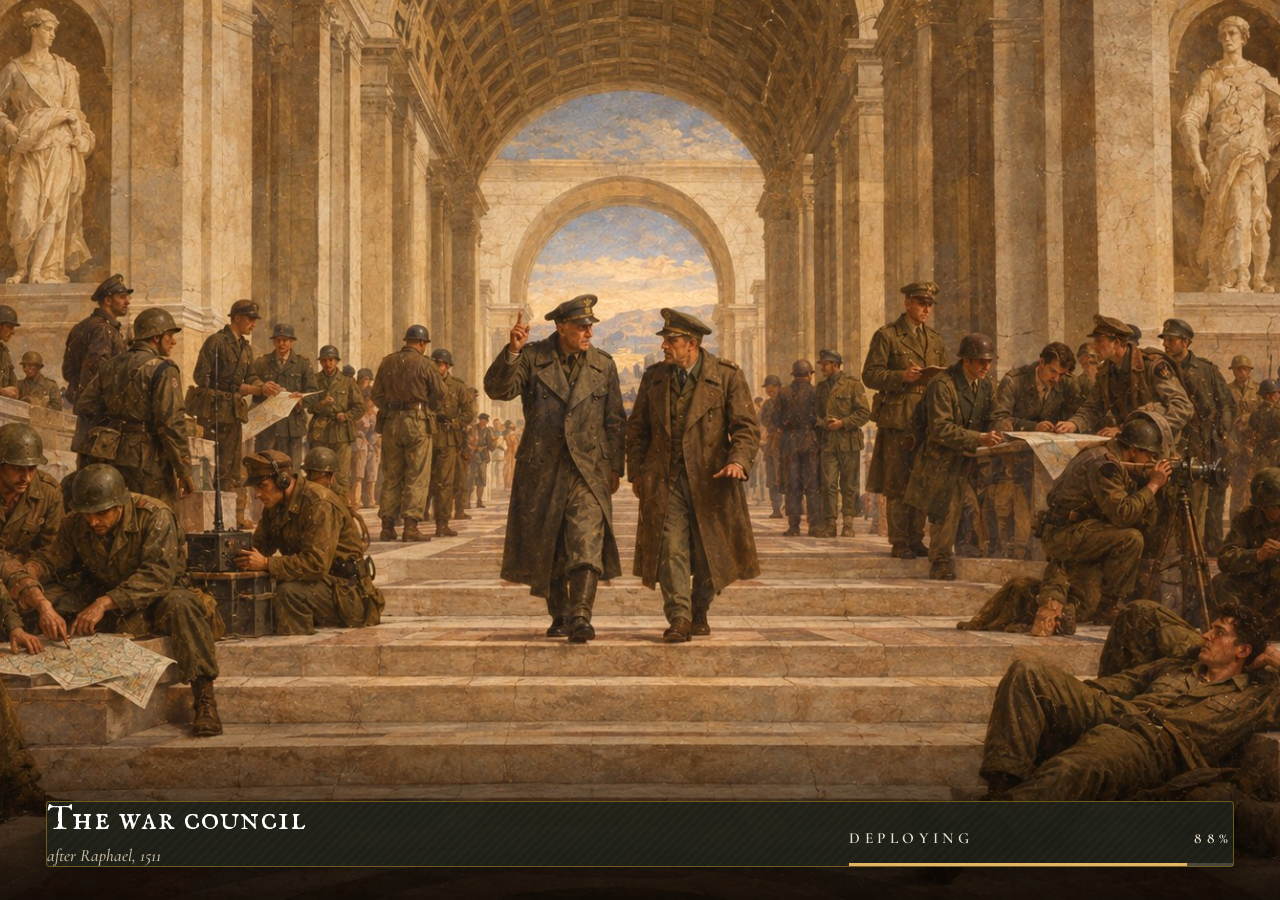
==== index.html @ 2d728bbc "Merge pull request #6 from DijkstrasSecret/patch-0.2b-layout Patch 0.2b (part 2): open-map layout, c" ====
<!DOCTYPE html>
<html lang="en">
<head>
<meta charset="utf-8">
<title>Dot War</title>
<link rel="stylesheet" href="assets/fonts/fonts.css">
<link rel="stylesheet" href="style.css">
</head>
<body>
<!-- Open-map layout (patch 0.2b, Kaan's pick): the map fills the window; small panels float over it. -->
<div id="main">
  <canvas id="game"></canvas>
</div>
<div id="top" class="hud">
  <div id="resources"></div>
</div>
<div id="topRight" class="hud">
  <div id="clock">00:00</div>
  <div id="speedbox">
    <button data-speed="0" title="Pause (Space)">❚❚</button>
    <button data-speed="1" class="on" title="Normal">1×</button>
    <button data-speed="2" title="Fast">2×</button>
    <button data-speed="4" title="Very fast">4×</button>
  </div>
  <button id="menuBtn" title="Menu (Esc from the menu returns)">Menu</button>
  <button id="musicBtn" title="Music on / off">♫</button>
  <button id="helpBtn" title="Controls (F1)">?</button>
</div>
<div id="miniBox" class="hud"><canvas id="minimap" width="284" height="284"></canvas></div>
<div id="groupBar" aria-label="Groups"></div>
<div id="panel" class="hud">
  <div id="tabs">
    <button data-tab="sel" class="on">Selection</button>
    <button data-tab="build">Build</button>
    <button data-tab="research">Research</button>
  </div>
  <div id="tabcontent"></div>
</div>
<div id="cmdBox" class="hud hidden"></div>
<!-- Start menu over a painting (js/menu.js builds the columns next to the canvas). -->
<div id="menu" class="hidden"><canvas aria-hidden="true"></canvas></div>
<!-- Loading screen over a painting (js/loading.js fills the plaque and drives the bar). -->
<div id="loading">
  <canvas aria-hidden="true"></canvas>
  <div class="band"></div>
  <div class="hud">
    <div class="plaque"><h2></h2><p></p></div>
    <div class="load" role="progressbar" aria-label="Loading" aria-valuemin="0" aria-valuemax="100">
      <div class="row"><span>Loading</span><span>0%</span></div>
      <div class="track"><div class="fill"></div></div>
    </div>
  </div>
  <div class="veil"></div>
</div>
<div id="help" class="hidden">
  <h2>Controls</h2>
  <ul>
    <li><b>Select:</b> left click or drag a box. <b>Shift</b> adds to the selection. <b>Double click</b> selects all of that type on screen. <b>Ctrl+A</b> selects everyone on screen.</li>
    <li><b>Right click</b> is the smart command: ground moves, an enemy attacks, your camp or mine puts them to work, your tower garrisons it.</li>
    <li><b>Unit commands:</b> <b>F</b> attack-move (click an enemy or a point; mortars bombard the point), <b>R</b> defend position, <b>G</b> retreat towards base, <b>X</b> stop, <b>E</b> enter (click a Lumber Camp, Mine or Scout Tower). <b>Hold Shift</b> to queue orders back to back.</li>
    <li>Suppressed units (yellow ring) ignore target orders and fire at the closest enemy. Snipers keep their orders, take half the stress and never panic. Retreating units shed stress twice as fast and are not slowed by it.</li>
    <li><b>B</b> build tab, then <b>L</b> Lumber Camp, <b>M</b> Mine, <b>C</b> Barracks, <b>O</b> Ordnance Works, <b>T</b> Scout Tower. <b>N</b> research tab. <b>H</b> jump to headquarters. <b>Tab</b> cycles factories.</li>
    <li>With a factory selected: <b>Z X C V</b> train the listed units (<b>Tab</b> shows the next four if there are more), right click sets the rally point. With a tower selected: <b>T</b> upgrade, <b>Q</b> unload everyone.</li>
    <li><b>Groups:</b> <b>Ctrl+1..9</b> assign (a soldier is in one group at a time), <b>1..9</b> or a click on the group bar selects, press twice to centre the view.</li>
    <li><b>Camera:</b> <b>W A S D</b>, arrow keys, screen edge, or hold the <b>middle mouse button</b> and drag. <b>Mouse wheel</b> zooms. Click or right click the minimap.</li>
    <li><b>Time:</b> <b>Space</b> pause, <b>,</b> slower, <b>.</b> faster. 1× is a calm pace; 2× is the original tempo.</li>
    <li>High ground: more vision, more range and damage firing downhill. Ridges block sight and bullets. Steep slopes crawl or are impassable. Forests hide units and give cover. A Scout Tower adds height to whoever is inside.</li>
    <li><b>Esc</b> cancels a command or clears the selection.</li>
  </ul>
  <p>Press <b>F1</b> or click anywhere to close.</p>
</div>
<div id="msg" class="hidden"></div>
<script src="js/util.js"></script>
<script src="js/data.js"></script>
<script src="js/icons.js"></script>
<script src="js/terrain.js"></script>
<script src="js/path.js"></script>
<script src="js/fog.js"></script>
<script src="js/entities.js"></script>
<script src="js/game.js"></script>
<script src="js/ai.js"></script>
<script src="js/render.js"></script>
<script src="js/input.js"></script>
<script src="js/portraits.js"></script>
<script src="js/ui.js"></script>
<script src="js/maps.js"></script>
<script src="js/sim.js"></script>
<script src="js/audio.js"></script>
<script src="assets/paintings/painting-fx.js"></script>
<script src="js/loading.js"></script>
<script src="js/menu.js"></script>
<script src="js/main.js"></script>
</body>
</html>
---- assets/fonts/fonts.css ----
/* Menu and loading-screen fonts, served locally so the game needs no network for its look.
   IM Fell English SC (Igino Marini) and Cormorant Garamond (Christian Thalmann), both under the
   SIL Open Font License 1.1: see OFL-IMFellEnglishSC.txt and OFL-CormorantGaramond.txt.
   Latin and Latin Extended subsets of the Google Fonts builds; Cormorant is a variable font, one
   file covers weights 500 and 600. */
@font-face { font-family: 'IM Fell English SC'; font-style: normal; font-weight: 400; font-display: swap; src: url(im-fell-english-sc-latin.woff2) format('woff2'); unicode-range: U+0000-00FF, U+0131, U+0152-0153, U+02BB-02BC, U+02C6, U+02DA, U+02DC, U+0304, U+0308, U+0329, U+2000-206F, U+20AC, U+2122, U+2191, U+2193, U+2212, U+2215, U+FEFF, U+FFFD; }
@font-face { font-family: 'Cormorant Garamond'; font-style: normal; font-weight: 500 600; font-display: swap; src: url(cormorant-garamond-latin.woff2) format('woff2'); unicode-range: U+0000-00FF, U+0131, U+0152-0153, U+02BB-02BC, U+02C6, U+02DA, U+02DC, U+0304, U+0308, U+0329, U+2000-206F, U+20AC, U+2122, U+2191, U+2193, U+2212, U+2215, U+FEFF, U+FFFD; }
@font-face { font-family: 'Cormorant Garamond'; font-style: normal; font-weight: 500 600; font-display: swap; src: url(cormorant-garamond-latin-ext.woff2) format('woff2'); unicode-range: U+0100-02BA, U+02BD-02C5, U+02C7-02CC, U+02CE-02D7, U+02DD-02FF, U+0304, U+0308, U+0329, U+1D00-1DBF, U+1E00-1E9F, U+1EF2-1EFF, U+2020, U+20A0-20AB, U+20AD-20C0, U+2113, U+2C60-2C7F, U+A720-A7FF; }
@font-face { font-family: 'Cormorant Garamond'; font-style: italic; font-weight: 500 600; font-display: swap; src: url(cormorant-garamond-italic-latin.woff2) format('woff2'); unicode-range: U+0000-00FF, U+0131, U+0152-0153, U+02BB-02BC, U+02C6, U+02DA, U+02DC, U+0304, U+0308, U+0329, U+2000-206F, U+20AC, U+2122, U+2191, U+2193, U+2212, U+2215, U+FEFF, U+FFFD; }
@font-face { font-family: 'Cormorant Garamond'; font-style: italic; font-weight: 500 600; font-display: swap; src: url(cormorant-garamond-italic-latin-ext.woff2) format('woff2'); unicode-range: U+0100-02BA, U+02BD-02C5, U+02C7-02CC, U+02CE-02D7, U+02DD-02FF, U+0304, U+0308, U+0329, U+1D00-1DBF, U+1E00-1E9F, U+1EF2-1EFF, U+2020, U+20A0-20AB, U+20AD-20C0, U+2113, U+2C60-2C7F, U+A720-A7FF; }
---- style.css ----
/* Dot War theme: field-map olive, brass accents, stencil headings. */
:root {
  --bg: #1b1d17; --panel: #262a21; --panel2: #2e3328; --panel3: #363b2f; --line: #0d0e0b; --edge: #3d4235;
  --brass: #c9a227; --brass2: #e0bb45; --text: #d8d5c6; --muted: #8f9284; --good: #7fb86a; --warn: #d9b64a; --bad: #c94a3f;
  --stripes: repeating-linear-gradient(135deg, rgba(255, 255, 255, 0.025) 0 2px, transparent 2px 7px);
}
* { box-sizing: border-box; }
html, body { margin: 0; height: 100%; overflow: hidden; background: var(--bg); font-family: "Segoe UI", "Helvetica Neue", Arial, sans-serif; font-size: 13px; color: var(--text); user-select: none; }
h1, h2, h3, .name, #tabs button, .cmd .lbl, .diffrow span, .mapcard .name { font-family: "Bahnschrift", "Segoe UI Semibold", "Segoe UI", sans-serif; }
button { font: inherit; }

/* open-map HUD (patch 0.2b): the map fills the window; these panels float over it */
.hud { position: fixed; z-index: 5; background-color: rgba(30, 33, 25, 0.9); background-image: var(--stripes); border: 1px solid rgba(201, 162, 39, 0.45); border-radius: 4px; box-shadow: 0 6px 22px rgba(0, 0, 0, 0.45); }
#top { left: 8px; top: 8px; display: flex; align-items: center; padding: 6px 12px; }
#topRight { right: 8px; top: 8px; display: flex; align-items: center; gap: 8px; padding: 5px 8px 5px 12px; }
#resources { display: flex; gap: 14px; }
#resources .res { display: flex; align-items: center; gap: 5px; font-family: Consolas, "Cascadia Mono", "Courier New", monospace; font-size: 13px; }
#resources .res canvas { width: 16px; height: 16px; }
#resources .res .low { color: #f0a0a0; }
#clock { font-family: Consolas, "Cascadia Mono", monospace; color: var(--brass2); letter-spacing: 1px; margin-right: 4px; }
#speedbox { display: flex; gap: 3px; }
#speedbox button, #menuBtn, #helpBtn, #musicBtn, .btn { background: #1f2219; color: var(--text); border: 1px solid var(--line); border-top-color: var(--edge); padding: 3px 9px; cursor: pointer; border-radius: 2px; }
#speedbox button.on, .btn.on, #musicBtn.on { background: var(--brass); color: #1b1d17; border-color: #6d5715; font-weight: 600; }
#speedbox button:hover, #menuBtn:hover, #helpBtn:hover, #musicBtn:hover, .btn:hover { filter: brightness(1.18); }
.btn:disabled { opacity: 0.45; cursor: default; filter: none; }

/* layout */
#main { position: fixed; inset: 0; }
#game { width: 100%; height: 100%; display: block; background: #f4f1e6; cursor: default; }
#miniBox { right: 8px; top: 52px; padding: 5px; line-height: 0; }
#panel { left: 8px; bottom: 8px; width: 340px; max-height: calc(100% - 64px); display: flex; flex-direction: column; overflow: hidden; }
#cmdBox { right: 8px; bottom: 8px; width: 264px; padding: 8px; }
#cmdBox .cmdgrid { margin: 0; }
#tabs { display: flex; border-bottom: 1px solid var(--line); background: rgba(20, 22, 17, 0.7); }
#tabs button { flex: 1; border: none; border-bottom: 2px solid transparent; background: transparent; color: var(--muted); text-transform: uppercase; letter-spacing: 1.2px; font-size: 11px; padding: 8px 4px; cursor: pointer; }
#tabs button:hover { color: var(--text); }
#tabs button.on { color: var(--brass2); border-bottom-color: var(--brass); }
#tabcontent { flex: 1; overflow-y: auto; padding: 10px; scrollbar-width: thin; scrollbar-color: var(--edge) transparent; }
#minimap { width: 210px; height: 210px; border: 1px solid var(--line); background: #000; cursor: crosshair; }

/* group bar, top centre: one tile per control group, with a count per unit class */
#groupBar { position: fixed; z-index: 5; left: 50%; top: 8px; transform: translateX(-50%); display: flex; gap: 6px; pointer-events: none; }
.gtile { pointer-events: auto; cursor: pointer; min-width: 92px; padding: 4px 7px 5px; background: rgba(30, 33, 25, 0.92); border: 1px solid rgba(201, 162, 39, 0.4); border-radius: 3px; box-shadow: 0 4px 14px rgba(0, 0, 0, 0.4); display: grid; grid-template-columns: auto 1fr; gap: 2px 7px; align-items: center; }
.gtile:hover { border-color: var(--brass); }
.gtile.on { border-color: var(--brass2); box-shadow: 0 0 0 1px var(--brass2), 0 4px 14px rgba(0, 0, 0, 0.4); }
.gtile .gnum { grid-row: span 3; font: 700 20px/1 Consolas, "Cascadia Mono", monospace; color: #fff; }
.gtile .gcount { display: flex; gap: 6px; flex-wrap: wrap; font: 600 12px Consolas, "Cascadia Mono", monospace; color: var(--text); }
.gtile .gcount span { display: inline-flex; align-items: center; gap: 2px; }
.gtile .gcount canvas { width: 17px; height: 17px; }
.gtile .gbar { height: 3px; background: #111; }
.gtile .gbar > div { height: 100%; }

/* portraits with a class badge (unit logo in its team shape) in the corner */
.face { position: relative; flex: none; cursor: pointer; line-height: 0; }
.face img { width: 46px; height: 46px; border-radius: 3px; display: block; }
.face .badge { position: absolute; right: -3px; top: -3px; width: 17px; height: 17px; }
.face .hpbar { position: absolute; left: 0; right: 0; bottom: 0; height: 3px; background: #111; }
.face .hpbar > div { height: 100%; background: var(--good); }
.face:hover img { outline: 1px solid var(--brass2); }
.faces { display: flex; flex-wrap: wrap; gap: 6px; margin: 4px 0 8px; }
.card .pwrap { position: relative; flex: none; line-height: 0; }
.card .pwrap .badge { position: absolute; right: -4px; top: -4px; width: 20px; height: 20px; }

/* panel content */
h3 { margin: 8px 0 8px; font-size: 11px; text-transform: uppercase; letter-spacing: 1.6px; color: var(--brass2); border-bottom: 1px solid var(--edge); padding-bottom: 4px; }
.row { display: flex; gap: 6px; flex-wrap: wrap; margin-bottom: 6px; }
.card { display: flex; gap: 8px; align-items: center; background: var(--panel2); border: 1px solid var(--line); border-left: 3px solid var(--edge); border-radius: 2px; padding: 5px; margin-bottom: 5px; cursor: pointer; }
.card:hover { background: var(--panel3); border-left-color: var(--brass); }
.card.disabled { opacity: 0.5; cursor: default; }
.card.active { border-left-color: var(--brass2); outline: 1px solid var(--brass); }
.card canvas { width: 36px; height: 36px; flex: none; }
.card img.portrait { width: 64px; height: 64px; flex: none; border-radius: 4px; }   /* DD K: unit portrait */
.card .info { flex: 1; min-width: 0; }
.card .name { font-weight: 600; color: #fff; letter-spacing: 0.3px; }
.card .cost { color: var(--brass2); font-size: 12px; font-family: Consolas, "Cascadia Mono", monospace; }
.card .desc { color: var(--muted); font-size: 11px; }
.bar { height: 6px; background: #111; border: 1px solid #000; border-radius: 2px; overflow: hidden; margin-top: 3px; }
.bar > div { height: 100%; background: var(--good); }
.stat { display: flex; justify-content: space-between; color: var(--muted); padding: 1px 0; border-bottom: 1px dotted #33382c; }
.stat b { color: var(--text); font-weight: 500; font-family: Consolas, "Cascadia Mono", monospace; }
.queue { display: flex; gap: 4px; flex-wrap: wrap; }
.queue .q { width: 32px; height: 32px; background: #1f2219; border: 1px solid var(--line); position: relative; cursor: pointer; }
.queue .q canvas { width: 30px; height: 30px; }
.queue .q .prog { position: absolute; left: 0; bottom: 0; height: 3px; background: var(--good); }
.small { font-size: 11px; color: var(--muted); line-height: 1.45; }
label.ed { display: flex; align-items: center; gap: 6px; margin: 4px 0; }
input[type=range] { flex: 1; accent-color: var(--brass); }

/* command card */
.cmdgrid { display: grid; grid-template-columns: repeat(3, 1fr); gap: 4px; margin: 8px 0; }
.cmd { background: #1f2219; border: 1px solid var(--line); border-top-color: var(--edge); color: var(--text); padding: 6px 2px; border-radius: 2px; cursor: pointer; display: flex; flex-direction: column; align-items: center; gap: 3px; font-size: 12px; }
.cmd:hover { filter: brightness(1.18); }
.cmd .key { font-weight: 700; font-size: 13px; color: #1b1d17; background: var(--brass); padding: 0 7px; border-radius: 2px; min-width: 22px; text-align: center; font-family: Consolas, "Cascadia Mono", monospace; }
.cmd.on { background: #3b4a2c; border-color: var(--brass); }
.hk { display: inline-block; font-weight: 700; font-size: 11px; color: #1b1d17; background: var(--brass); padding: 0 5px; border-radius: 2px; margin-right: 5px; }

/* overlays */
#help { position: absolute; left: 50%; top: 50%; transform: translate(-50%, -50%); width: 600px; background-color: #262a21ee; background-image: var(--stripes); border: 1px solid var(--brass); padding: 14px 22px; border-radius: 4px; z-index: 30; box-shadow: 0 10px 40px #000c; }
#help h2 { margin: 0 0 10px; font-size: 16px; text-transform: uppercase; letter-spacing: 2px; color: var(--brass2); }
#help li { margin-bottom: 6px; line-height: 1.45; }
#help b { color: #fff; }
#msg { position: absolute; left: 50%; top: 45%; transform: translate(-50%, -50%); font-size: 40px; font-weight: 700; color: #fff; text-shadow: 0 2px 8px #000; z-index: 10; pointer-events: none; text-align: center; font-family: "Bahnschrift", "Segoe UI", sans-serif; letter-spacing: 2px; }
.hidden { display: none !important; }

/* painted screens: the start menu and the loading screen share the serif look of assets/paintings/reference */
:root { --serif-title: 'IM Fell English SC', Georgia, 'Times New Roman', serif; --serif: 'Cormorant Garamond', Georgia, 'Times New Roman', serif; --gold: #e3b565; --gold2: #e8a452; --parchment: #e9dfcd; --parchment2: #b9ab93; }
#menu, #loading { position: fixed; inset: 0; background: #000; overflow: hidden; }
#menu { z-index: 20; opacity: 0; transition: opacity 0.5s ease; }
#menu.in { opacity: 1; }
#loading { z-index: 40; }
#menu > canvas, #loading > canvas { position: absolute; inset: 0; width: 100%; height: 100%; display: block; }

/* menu front: title and serif buttons on the painting's dark left side */
.mcol { position: absolute; left: 7vw; top: 50%; transform: translateY(-50%); display: grid; gap: 2.4vw; }
.mcol h1 { margin: 0; font: 400 6.2vw/1 var(--serif-title); letter-spacing: 0.04em; color: #fff; }
.mcol .sub { margin: -1.2vw 0 1.2vw; font: 500 1.25vw var(--serif); letter-spacing: 0.32em; text-transform: uppercase; color: var(--parchment2); }
.mcol nav { display: grid; gap: 1.1vw; justify-items: start; }
.mbtn { all: unset; cursor: pointer; font: 600 2.3vw var(--serif); letter-spacing: 0.14em; text-transform: uppercase; color: #fff; padding: 0.25vw 0; position: relative; }
.mbtn::after { content: ''; position: absolute; left: 0; bottom: 0; height: 1px; width: 0; background: var(--gold2); transition: width 0.3s ease; }
.mbtn:hover::after, .mbtn:focus-visible::after { width: 100%; }
.mbtn.flash { animation: mflash 0.4s ease-out; }
@keyframes mflash { 0% { color: #fff6e0; text-shadow: 0 0 12px rgba(255, 220, 150, 1), 0 0 34px rgba(255, 190, 90, 0.75); } 100% { color: #fff; text-shadow: none; } }

/* menu setup page: a dark panel on the same painting */
.msetup { position: absolute; left: 4vw; top: 50%; transform: translateY(-50%); width: min(64vw, 900px); max-height: 92vh; overflow-y: auto; padding: 1.8vw 2.2vw 1.6vw; background: rgba(6, 4, 2, 0.84); border: 1px solid rgba(232, 164, 82, 0.35); box-shadow: 0 20px 60px #000; color: var(--parchment); font-family: var(--serif); scrollbar-width: thin; scrollbar-color: rgba(232, 164, 82, 0.4) transparent; }
.msetup h2 { margin: 0 0 0.3vw; font: 400 3vw/1 var(--serif-title); color: #fff; letter-spacing: 0.03em; }
.msetup .small { color: var(--parchment2); font-size: 13px; line-height: 1.4; }
.msetup .mbtn { font-size: 1.7vw; }
.mapgrid { display: grid; grid-template-columns: repeat(4, 1fr); gap: 0.8vw; margin-top: 1vw; }
.mapcard { background: rgba(255, 240, 210, 0.05); border: 1px solid rgba(255, 240, 210, 0.12); border-top: 2px solid transparent; padding: 0.6vw; cursor: pointer; text-align: center; transition: background 0.2s, border-color 0.2s; }
.mapcard:hover { background: rgba(255, 240, 210, 0.1); border-top-color: var(--gold2); }
.mapcard.on { border-top-color: var(--gold); background: rgba(227, 181, 101, 0.14); }
.mapcard canvas { width: 100%; aspect-ratio: 1 / 1; background: #000; display: block; margin-bottom: 0.5vw; filter: saturate(0.85); }
.mapcard.on canvas { filter: none; }
.mapcard .name { font: 600 1.05vw var(--serif); letter-spacing: 0.14em; text-transform: uppercase; color: #fff; margin-bottom: 0.25vw; }
.mrow { display: flex; flex-wrap: wrap; gap: 0.5vw; align-items: center; margin: 1vw 0 0.3vw; }
.mrow > span:first-child { font: 500 0.95vw var(--serif); letter-spacing: 0.3em; text-transform: uppercase; color: var(--parchment2); margin-right: 0.6vw; min-width: 7vw; }
.mrow input[type=range] { flex: 0 1 14vw; accent-color: var(--gold); }
.pill { all: unset; cursor: pointer; font: 600 0.95vw/1 var(--serif); letter-spacing: 0.16em; text-transform: uppercase; color: var(--parchment); padding: 0.45vw 0.85vw; border: 1px solid rgba(255, 240, 210, 0.22); transition: border-color 0.2s, color 0.2s; }
.pill:hover { border-color: var(--gold2); color: #fff; }
.pill.on { background: var(--gold); color: #1b1508; border-color: var(--gold); }
.pill:disabled { opacity: 0.35; cursor: default; }
.mactions { display: flex; gap: 2.4vw; align-items: baseline; margin: 1.4vw 0 0.6vw; }

/* loading screen: plaque bottom left, gold bar bottom right, veil for the fade from black */
#loading .band { position: absolute; left: 0; right: 0; bottom: 0; height: 22%; background: linear-gradient(to top, rgba(6, 4, 2, 0.88), rgba(6, 4, 2, 0.55) 45%, rgba(6, 4, 2, 0)); }
#loading .hud { position: absolute; left: 3.6vw; right: 3.6vw; bottom: 2.6vw; display: flex; align-items: flex-end; justify-content: space-between; gap: 3vw; }
#loading .plaque h2 { margin: 0; font: 400 2.7vw/1.05 var(--serif-title); color: #fff; letter-spacing: 0.03em; }
#loading .plaque p { margin: 0.5vw 0 0; font: italic 500 1.35vw var(--serif); color: #cdbfa6; }
#loading .load { width: 30vw; display: grid; gap: 0.8vw; }
#loading .row { display: flex; justify-content: space-between; font: 600 1.2vw var(--serif); letter-spacing: 0.3em; text-transform: uppercase; color: var(--parchment); font-variant-numeric: tabular-nums; }
#loading .track { position: relative; height: max(2px, 0.22vw); background: rgba(255, 240, 210, 0.18); overflow: hidden; }
#loading .fill { position: absolute; inset: 0 auto 0 0; width: 0; background: var(--gold); box-shadow: 0 0 1.2vw rgba(255, 190, 90, 0.7); transition: width 0.25s ease; }
#loading .veil { position: absolute; inset: 0; background: #000; transition: opacity 0.45s ease; pointer-events: none; }
#loading .veil.clear { opacity: 0; }
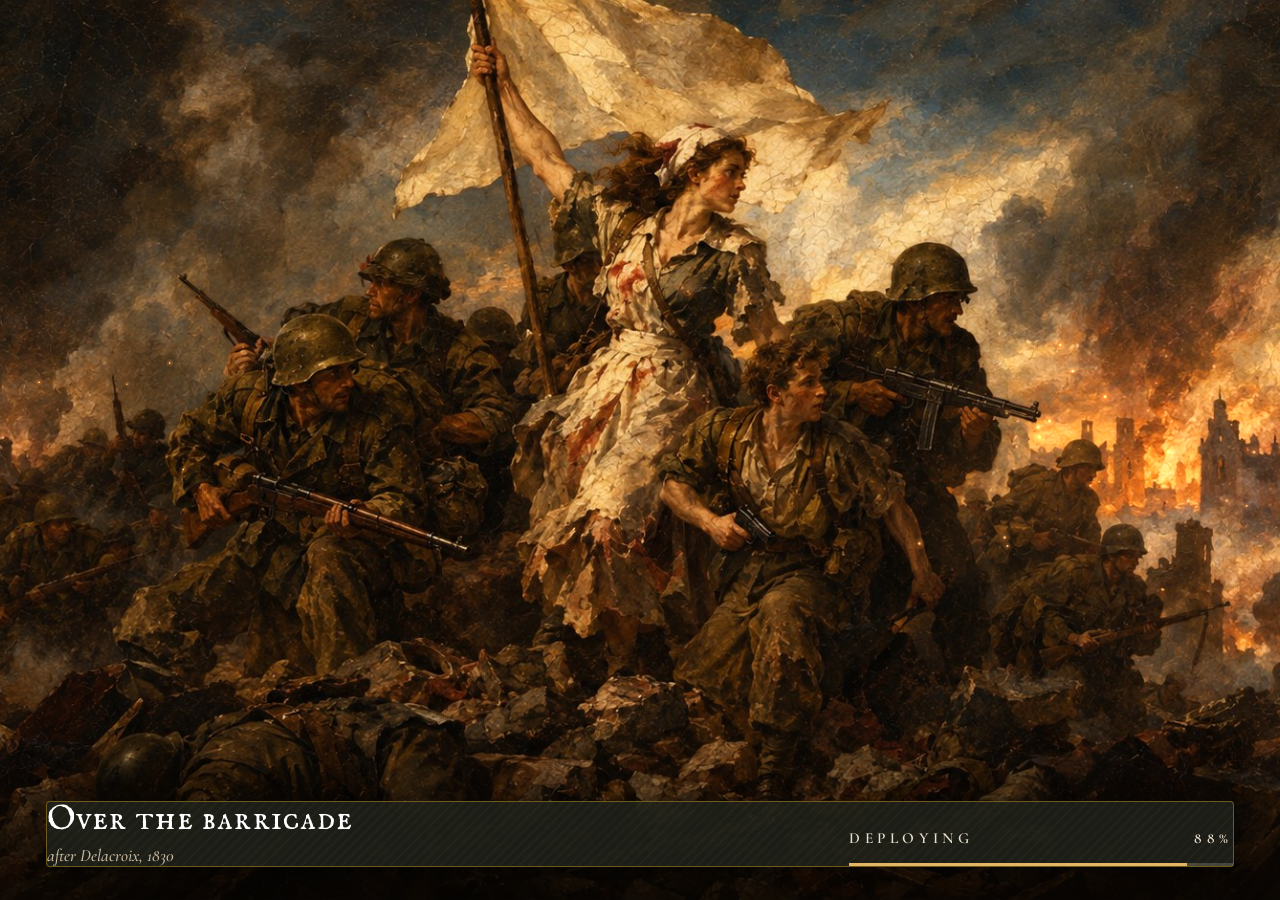
==== commit 4a06713d: "Merge pull request #7 from DijkstrasSecret/patch-0.3 Patch 0.3: squadrons and veterancy" ====
--- a/index.html
+++ b/index.html
@@ -61,7 +61,7 @@
     <li>Suppressed units (yellow ring) ignore target orders and fire at the closest enemy. Snipers keep their orders, take half the stress and never panic. Retreating units shed stress twice as fast and are not slowed by it.</li>
     <li><b>B</b> build tab, then <b>L</b> Lumber Camp, <b>M</b> Mine, <b>C</b> Barracks, <b>O</b> Ordnance Works, <b>T</b> Scout Tower. <b>N</b> research tab. <b>H</b> jump to headquarters. <b>Tab</b> cycles factories.</li>
     <li>With a factory selected: <b>Z X C V</b> train the listed units (<b>Tab</b> shows the next four if there are more), right click sets the rally point. With a tower selected: <b>T</b> upgrade, <b>Q</b> unload everyone.</li>
-    <li><b>Groups:</b> <b>Ctrl+1..9</b> assign (a soldier is in one group at a time), <b>1..9</b> or a click on the group bar selects, press twice to centre the view.</li>
+    <li><b>Squadrons:</b> <b>Ctrl+1..9</b> with 2 to 12 soldiers selected forms squadron 1..9 (a soldier is in one squadron at a time); with nothing selected it clears it. <b>1..9</b> or a click on the squadron bar selects, press twice to centre the view. Orders to any member move the whole squadron in formation; <b>right-drag</b> sets the width and facing of its line. Right click a squad member with a factory selected to send new units to that squadron.</li>
     <li><b>Camera:</b> <b>W A S D</b>, arrow keys, screen edge, or hold the <b>middle mouse button</b> and drag. <b>Mouse wheel</b> zooms. Click or right click the minimap.</li>
     <li><b>Time:</b> <b>Space</b> pause, <b>,</b> slower, <b>.</b> faster. 1× is a calm pace; 2× is the original tempo.</li>
     <li>High ground: more vision, more range and damage firing downhill. Ridges block sight and bullets. Steep slopes crawl or are impassable. Forests hide units and give cover. A Scout Tower adds height to whoever is inside.</li>
--- a/style.css
+++ b/style.css
@@ -48,6 +48,11 @@
 .gtile .gcount span { display: inline-flex; align-items: center; gap: 2px; }
 .gtile .gcount canvas { width: 17px; height: 17px; }
 .gtile .gbar { height: 3px; background: #111; }
+.gtile .grank { color: var(--brass2); letter-spacing: -1px; font-weight: 700; }
+.sqtoggles { display: grid; gap: 4px; margin: 2px 0 8px; }
+.sqrow { display: flex; align-items: center; gap: 4px; flex-wrap: wrap; }
+.sqrow span { width: 76px; color: var(--muted); font-size: 11px; text-transform: uppercase; letter-spacing: 1px; }
+.sqrow .btn { padding: 2px 8px; font-size: 12px; }
 .gtile .gbar > div { height: 100%; }
 
 /* portraits with a class badge (unit logo in its team shape) in the corner */
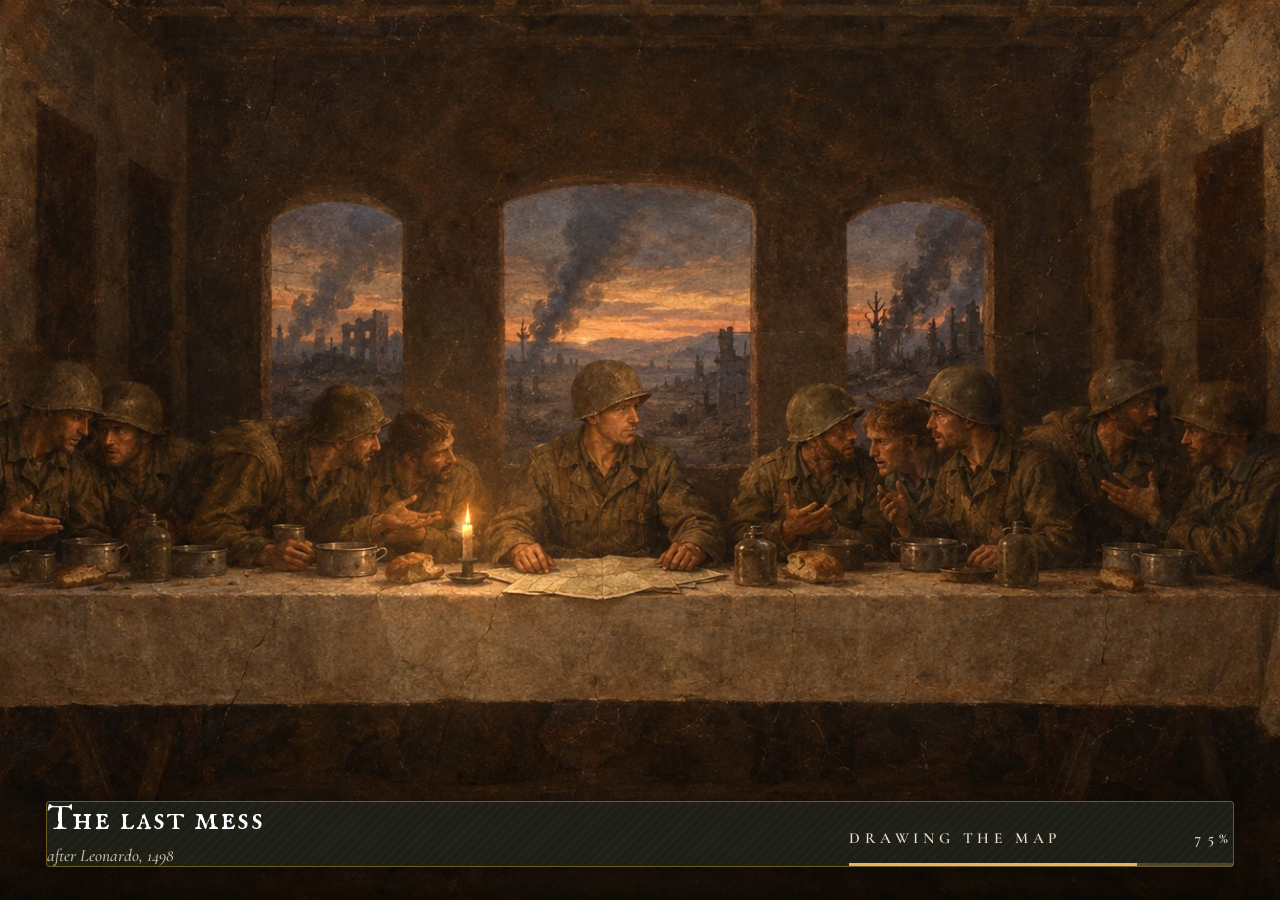
==== commit f49653a9: "Patch 0.4: fortifications and medical Line defences (trench, barricade, barbed wire) drawn by draggi" ====
--- a/index.html
+++ b/index.html
@@ -56,11 +56,11 @@
   <h2>Controls</h2>
   <ul>
     <li><b>Select:</b> left click or drag a box. <b>Shift</b> adds to the selection. <b>Double click</b> selects all of that type on screen. <b>Ctrl+A</b> selects everyone on screen.</li>
-    <li><b>Right click</b> is the smart command: ground moves, an enemy attacks, your camp or mine puts them to work, your tower garrisons it.</li>
-    <li><b>Unit commands:</b> <b>F</b> attack-move (click an enemy or a point; mortars bombard the point), <b>R</b> defend position, <b>G</b> retreat towards base, <b>X</b> stop, <b>E</b> enter (click a Lumber Camp, Mine or Scout Tower). <b>Hold Shift</b> to queue orders back to back.</li>
+    <li><b>Right click</b> is the smart command: ground moves, an enemy attacks, your camp or mine puts them to work, your tower, Bunker or HQ garrisons it, your unfinished line gets dug on.</li>
+    <li><b>Unit commands:</b> <b>F</b> attack-move (click an enemy or a point; mortars bombard the point), <b>R</b> defend position, <b>G</b> retreat towards base, <b>X</b> stop, <b>E</b> enter (click a Lumber Camp, Mine, Scout Tower, Bunker or the HQ), <b>K</b> fill a trench (Workers), <b>V</b> throw a grenade (Riflemen, after the research). <b>Hold Shift</b> to queue orders back to back.</li>
     <li>Suppressed units (yellow ring) ignore target orders and fire at the closest enemy. Snipers keep their orders, take half the stress and never panic. Retreating units shed stress twice as fast and are not slowed by it.</li>
-    <li><b>B</b> build tab, then <b>L</b> Lumber Camp, <b>M</b> Mine, <b>C</b> Barracks, <b>O</b> Ordnance Works, <b>T</b> Scout Tower. <b>N</b> research tab. <b>H</b> jump to headquarters. <b>Tab</b> cycles factories.</li>
-    <li>With a factory selected: <b>Z X C V</b> train the listed units (<b>Tab</b> shows the next four if there are more), right click sets the rally point. With a tower selected: <b>T</b> upgrade, <b>Q</b> unload everyone.</li>
+    <li><b>B</b> build tab, then <b>L</b> Lumber Camp, <b>M</b> Mine, <b>C</b> Barracks, <b>O</b> Ordnance Works, <b>T</b> Scout Tower, <b>U</b> Bunker, <b>P</b> Field Hospital. <b>Line defences:</b> <b>Y</b> trench, <b>I</b> barricade, <b>J</b> barbed wire: hold the left button and drag to draw; the selected soldiers dig it, or idle Workers within 300 m if none are selected. <b>N</b> research tab. <b>H</b> jump to headquarters. <b>Tab</b> cycles factories.</li>
+    <li>With a factory selected: <b>Z X C V</b> train the listed units (<b>Tab</b> shows the next four if there are more), right click sets the rally point. With a tower selected: <b>T</b> upgrade. With a tower, Bunker or HQ selected: <b>Q</b> unload everyone.</li>
     <li><b>Squadrons:</b> <b>Ctrl+1..9</b> with 2 to 12 soldiers selected forms squadron 1..9 (a soldier is in one squadron at a time); with nothing selected it clears it. <b>1..9</b> or a click on the squadron bar selects, press twice to centre the view. Orders to any member move the whole squadron in formation; <b>right-drag</b> sets the width and facing of its line. Right click a squad member with a factory selected to send new units to that squadron.</li>
     <li><b>Camera:</b> <b>W A S D</b>, arrow keys, screen edge, or hold the <b>middle mouse button</b> and drag. <b>Mouse wheel</b> zooms. Click or right click the minimap.</li>
     <li><b>Time:</b> <b>Space</b> pause, <b>,</b> slower, <b>.</b> faster. 1× is a calm pace; 2× is the original tempo.</li>
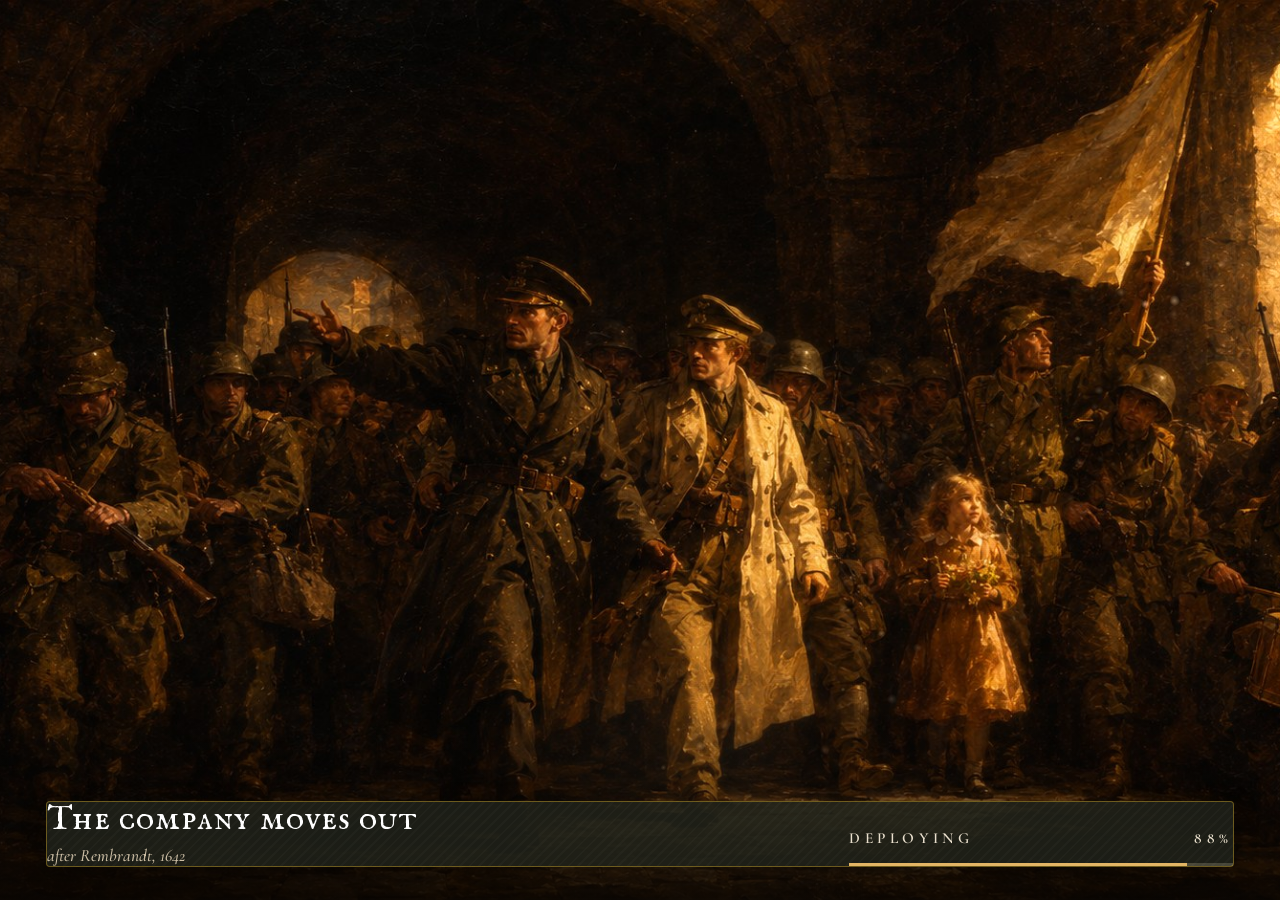
==== commit 0c6b55e2: "Patch 0.5a: tech tree, new buildings and supply Five branches, three tiers, one research slot per bu" ====
--- a/index.html
+++ b/index.html
@@ -57,9 +57,9 @@
   <ul>
     <li><b>Select:</b> left click or drag a box. <b>Shift</b> adds to the selection. <b>Double click</b> selects all of that type on screen. <b>Ctrl+A</b> selects everyone on screen.</li>
     <li><b>Right click</b> is the smart command: ground moves, an enemy attacks, your camp or mine puts them to work, your tower, Bunker or HQ garrisons it, your unfinished line gets dug on.</li>
-    <li><b>Unit commands:</b> <b>F</b> attack-move (click an enemy or a point; mortars bombard the point), <b>R</b> defend position, <b>G</b> retreat towards base, <b>X</b> stop, <b>E</b> enter (click a Lumber Camp, Mine, Scout Tower, Bunker or the HQ), <b>K</b> fill a trench (Workers), <b>V</b> throw a grenade (Riflemen, after the research). <b>Hold Shift</b> to queue orders back to back.</li>
+    <li><b>Unit commands:</b> <b>F</b> attack-move (click an enemy or a point; mortars bombard the point), <b>R</b> defend position, <b>G</b> retreat towards base, <b>X</b> stop, <b>E</b> enter (click a Lumber Camp, Mine, Scout Tower, Bunker or the HQ), <b>K</b> fill a trench (Workers), <b>V</b> throw a grenade (Riflemen, after the research). After their research: <b>M</b> mortars fire smoke, <b>C</b> a soldier blows up a barricade, wire or bridge. <b>Hold Shift</b> to queue orders back to back.</li>
     <li>Suppressed units (yellow ring) ignore target orders and fire at the closest enemy. Snipers keep their orders, take half the stress and never panic. Retreating units shed stress twice as fast and are not slowed by it.</li>
-    <li><b>B</b> build tab, then <b>L</b> Lumber Camp, <b>M</b> Mine, <b>C</b> Barracks, <b>O</b> Ordnance Works, <b>T</b> Scout Tower, <b>U</b> Bunker, <b>P</b> Field Hospital. <b>Line defences:</b> <b>Y</b> trench, <b>I</b> barricade, <b>J</b> barbed wire: hold the left button and drag to draw; the selected soldiers dig it, or idle Workers within 300 m if none are selected. <b>N</b> research tab. <b>H</b> jump to headquarters. <b>Tab</b> cycles factories.</li>
+    <li><b>B</b> opens the Build tab; while it is open a letter picks what to build: <b>L</b> Lumber Camp, <b>M</b> Mine, <b>Z</b> Rubber Tapper, <b>F</b> Refinery, <b>C</b> Barracks, <b>O</b> Ordnance Works, <b>K</b> Workshop, <b>G</b> Depot, <b>R</b> R&amp;D Lab, <b>T</b> Scout Tower, <b>U</b> Bunker, <b>P</b> Field Hospital. <b>Lines:</b> <b>Y</b> trench, <b>I</b> barricade, <b>J</b> barbed wire, <b>E</b> road, <b>V</b> bridge: hold the left button and drag; the selected soldiers dig defences (Workers build roads and bridges), or idle Workers within 300 m if none are selected. <b>N</b> research overview. <b>H</b> jump to headquarters. <b>Tab</b> cycles factories.</li>
     <li>With a factory selected: <b>Z X C V</b> train the listed units (<b>Tab</b> shows the next four if there are more), right click sets the rally point. With a tower selected: <b>T</b> upgrade. With a tower, Bunker or HQ selected: <b>Q</b> unload everyone.</li>
     <li><b>Squadrons:</b> <b>Ctrl+1..9</b> with 2 to 12 soldiers selected forms squadron 1..9 (a soldier is in one squadron at a time); with nothing selected it clears it. <b>1..9</b> or a click on the squadron bar selects, press twice to centre the view. Orders to any member move the whole squadron in formation; <b>right-drag</b> sets the width and facing of its line. Right click a squad member with a factory selected to send new units to that squadron.</li>
     <li><b>Camera:</b> <b>W A S D</b>, arrow keys, screen edge, or hold the <b>middle mouse button</b> and drag. <b>Mouse wheel</b> zooms. Click or right click the minimap.</li>
--- a/style.css
+++ b/style.css
@@ -158,3 +158,12 @@
 #loading .fill { position: absolute; inset: 0 auto 0 0; width: 0; background: var(--gold); box-shadow: 0 0 1.2vw rgba(255, 190, 90, 0.7); transition: width 0.25s ease; }
 #loading .veil { position: absolute; inset: 0; background: #000; transition: opacity 0.45s ease; pointer-events: none; }
 #loading .veil.clear { opacity: 0; }
+
+/* Research overview slots (patch 0.5a): one tile per research building type. */
+.rslots { display: grid; grid-template-columns: repeat(3, 1fr); gap: 4px; margin-bottom: 8px; }
+.rslot { border: 1px solid var(--line); padding: 3px 5px; font-size: 11px; line-height: 1.25; background: rgba(0,0,0,0.18); }
+.rslot.on { border-color: var(--brass); }
+.rslot.off { opacity: 0.45; }
+.rslot .rsname { display: block; color: var(--brass2); text-transform: uppercase; letter-spacing: 0.8px; font-size: 10px; }
+.rslot .rsjob { display: block; color: var(--text); white-space: nowrap; overflow: hidden; text-overflow: ellipsis; }
+.rslot .bar { margin-top: 2px; }
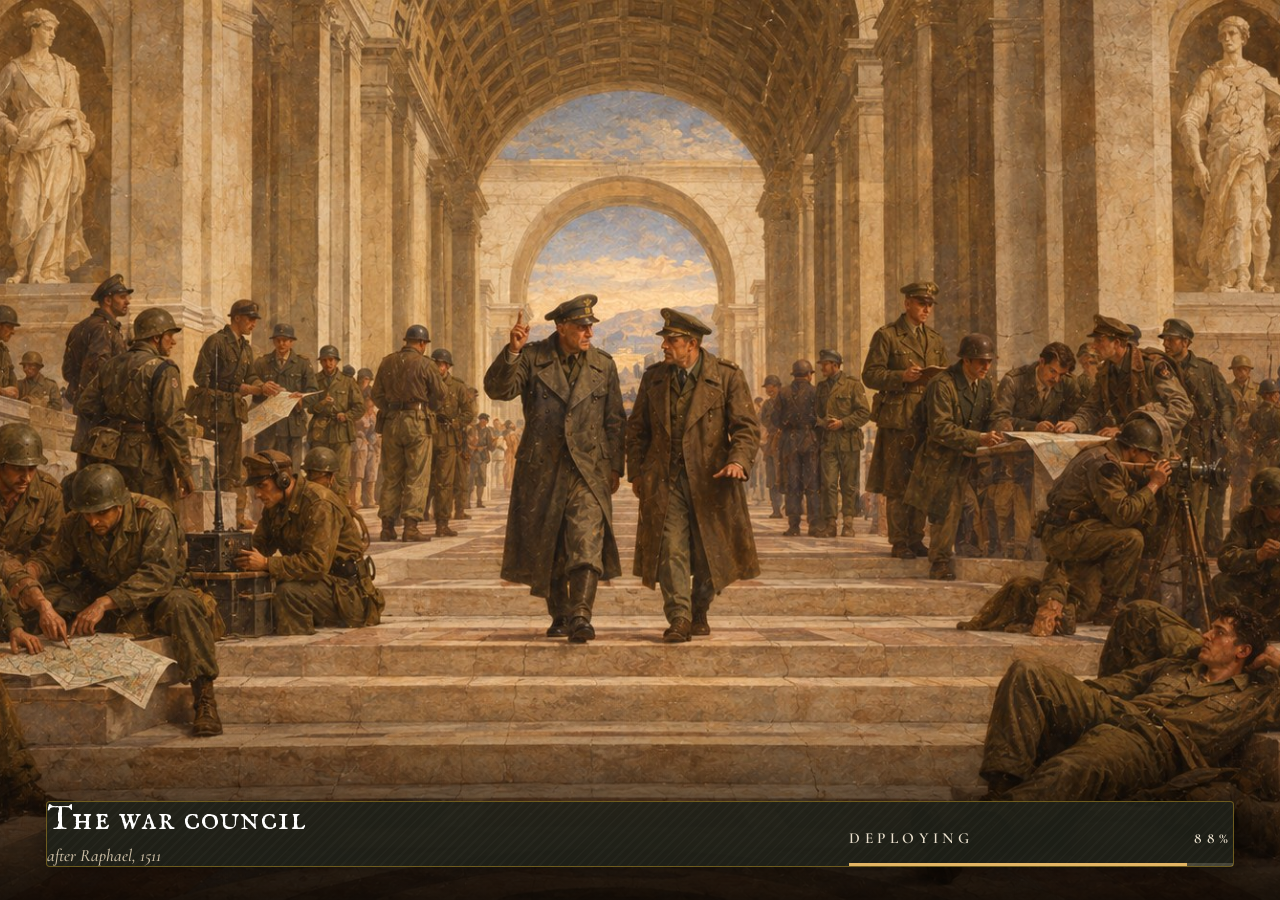
==== commit c3b7bd56: "Audit: docs brought up to date with 0.5b; grenade thrower faces the throw again Co-Authored-By: Clau" ====
--- a/index.html
+++ b/index.html
@@ -56,11 +56,11 @@
   <h2>Controls</h2>
   <ul>
     <li><b>Select:</b> left click or drag a box. <b>Shift</b> adds to the selection. <b>Double click</b> selects all of that type on screen. <b>Ctrl+A</b> selects everyone on screen.</li>
-    <li><b>Right click</b> is the smart command: ground moves, an enemy attacks, your camp or mine puts them to work, your tower, Bunker or HQ garrisons it, your unfinished line gets dug on.</li>
-    <li><b>Unit commands:</b> <b>F</b> attack-move (click an enemy or a point; mortars bombard the point), <b>R</b> defend position, <b>G</b> retreat towards base, <b>X</b> stop, <b>E</b> enter (click a Lumber Camp, Mine, Scout Tower, Bunker or the HQ), <b>K</b> fill a trench (Workers), <b>V</b> throw a grenade (Riflemen, after the research). After their research: <b>M</b> mortars fire smoke, <b>C</b> a soldier blows up a barricade, wire or bridge. <b>Hold Shift</b> to queue orders back to back.</li>
+    <li><b>Right click</b> is the smart command: ground moves, an enemy attacks, your camp, mine, tapper or refinery puts them to work (a Truck hauls 40 a trip), your tower, Bunker or HQ garrisons it, your Truck is boarded, your unfinished line gets dug on. With a camp, mine, tapper, refinery or Depot selected, right click one of your Depots to make it the supply link.</li>
+    <li><b>Unit commands:</b> <b>F</b> attack-move (click an enemy or a point; mortars bombard the point), <b>R</b> defend position, <b>G</b> retreat towards base, <b>X</b> stop, <b>E</b> enter (click a camp, mine, tapper, refinery, Scout Tower, Bunker, the HQ or a Truck), <b>Q</b> unload selected Trucks, <b>K</b> fill a trench (Workers), <b>V</b> throw a grenade (Riflemen, after the research). After their research: <b>M</b> mortars fire smoke, <b>C</b> a soldier blows up a barricade, wire or bridge. <b>Hold Shift</b> to queue orders back to back.</li>
     <li>Suppressed units (yellow ring) ignore target orders and fire at the closest enemy. Snipers keep their orders, take half the stress and never panic. Retreating units shed stress twice as fast and are not slowed by it.</li>
     <li><b>B</b> opens the Build tab; while it is open a letter picks what to build: <b>L</b> Lumber Camp, <b>M</b> Mine, <b>Z</b> Rubber Tapper, <b>F</b> Refinery, <b>C</b> Barracks, <b>O</b> Ordnance Works, <b>K</b> Workshop, <b>G</b> Depot, <b>R</b> R&amp;D Lab, <b>T</b> Scout Tower, <b>U</b> Bunker, <b>P</b> Field Hospital. <b>Lines:</b> <b>Y</b> trench, <b>I</b> barricade, <b>J</b> barbed wire, <b>E</b> road, <b>V</b> bridge: hold the left button and drag; the selected soldiers dig defences (Workers build roads and bridges), or idle Workers within 300 m if none are selected. <b>N</b> research overview. <b>H</b> jump to headquarters. <b>Tab</b> cycles factories.</li>
-    <li>With a factory selected: <b>Z X C V</b> train the listed units (<b>Tab</b> shows the next four if there are more), right click sets the rally point. With a tower selected: <b>T</b> upgrade. With a tower, Bunker or HQ selected: <b>Q</b> unload everyone.</li>
+    <li>With a factory selected: <b>Z X C V</b> train the listed units (<b>Tab</b> shows the next four if there are more), right click sets the rally point. With a tower selected: <b>T</b> upgrade. With a tower, Bunker or HQ selected: <b>Q</b> unload everyone. With a Truck selected, its panel shows fuel, passengers and Retrofit (next to a Workshop).</li>
     <li><b>Squadrons:</b> <b>Ctrl+1..9</b> with 2 to 12 soldiers selected forms squadron 1..9 (a soldier is in one squadron at a time); with nothing selected it clears it. <b>1..9</b> or a click on the squadron bar selects, press twice to centre the view. Orders to any member move the whole squadron in formation; <b>right-drag</b> sets the width and facing of its line. Right click a squad member with a factory selected to send new units to that squadron.</li>
     <li><b>Camera:</b> <b>W A S D</b>, arrow keys, screen edge, or hold the <b>middle mouse button</b> and drag. <b>Mouse wheel</b> zooms. Click or right click the minimap.</li>
     <li><b>Time:</b> <b>Space</b> pause, <b>,</b> slower, <b>.</b> faster. 1× is a calm pace; 2× is the original tempo.</li>
--- a/style.css
+++ b/style.css
@@ -167,3 +167,6 @@
 .rslot .rsname { display: block; color: var(--brass2); text-transform: uppercase; letter-spacing: 0.8px; font-size: 10px; }
 .rslot .rsjob { display: block; color: var(--text); white-space: nowrap; overflow: hidden; text-overflow: ellipsis; }
 .rslot .bar { margin-top: 2px; }
+/* 0.5b.1: squadron has more soldiers than its Truck seats */
+.gtile .gwarn { color: #ffb000; font-weight: 700; font-size: 14px; margin-left: 2px; cursor: help; }
+.warnline { color: #ffb000; margin: 4px 0; }
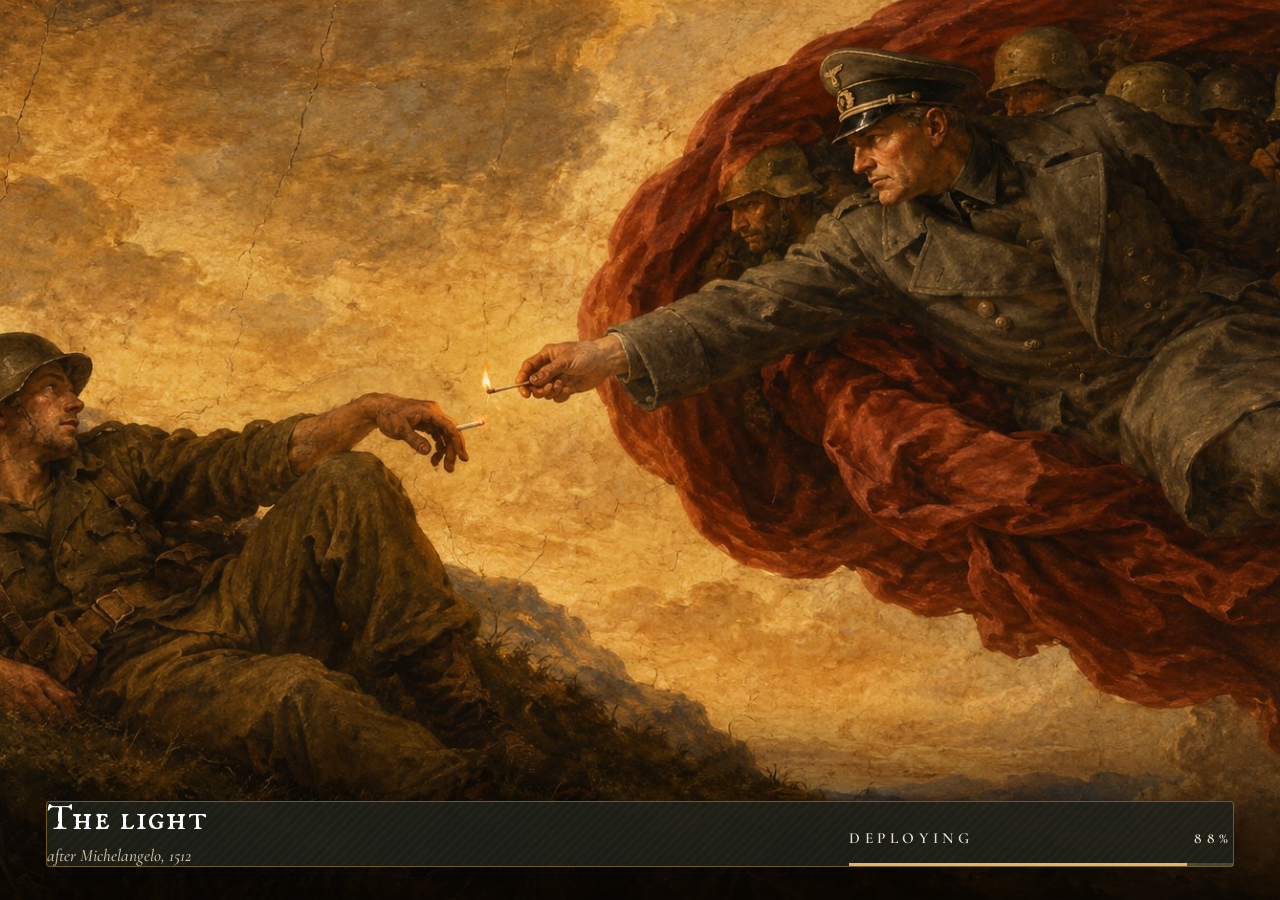
==== commit 93e64b29: "0.5c convenience: idle Worker button (I), Army tab (O), under-attack alerts (J), repeat production; " ====
--- a/index.html
+++ b/index.html
@@ -13,6 +13,7 @@
 </div>
 <div id="top" class="hud">
   <div id="resources"></div>
+  <button id="idleBtn" class="hidden" title="Idle Workers: click or press I to select the next one and centre the view"></button>
 </div>
 <div id="topRight" class="hud">
   <div id="clock">00:00</div>
@@ -33,6 +34,7 @@
     <button data-tab="sel" class="on">Selection</button>
     <button data-tab="build">Build</button>
     <button data-tab="research">Research</button>
+    <button data-tab="army">Army</button>
   </div>
   <div id="tabcontent"></div>
 </div>
@@ -59,8 +61,8 @@
     <li><b>Right click</b> is the smart command: ground moves, an enemy attacks, your camp, mine, tapper or refinery puts them to work (a Truck hauls 40 a trip), your tower, Bunker or HQ garrisons it, your Truck is boarded, your unfinished line gets dug on. With a camp, mine, tapper, refinery or Depot selected, right click one of your Depots to make it the supply link.</li>
     <li><b>Unit commands:</b> <b>F</b> attack-move (click an enemy or a point; mortars bombard the point), <b>R</b> defend position, <b>G</b> retreat towards base, <b>X</b> stop, <b>E</b> enter (click a camp, mine, tapper, refinery, Scout Tower, Bunker, the HQ or a Truck), <b>Q</b> unload selected Trucks, <b>K</b> fill a trench (Workers), <b>V</b> throw a grenade (Riflemen, after the research). After their research: <b>M</b> mortars fire smoke, <b>C</b> a soldier blows up a barricade, wire or bridge. <b>Hold Shift</b> to queue orders back to back.</li>
     <li>Suppressed units (yellow ring) ignore target orders and fire at the closest enemy. Snipers keep their orders, take half the stress and never panic. Retreating units shed stress twice as fast and are not slowed by it.</li>
-    <li><b>B</b> opens the Build tab; while it is open a letter picks what to build: <b>L</b> Lumber Camp, <b>M</b> Mine, <b>Z</b> Rubber Tapper, <b>F</b> Refinery, <b>C</b> Barracks, <b>O</b> Ordnance Works, <b>K</b> Workshop, <b>G</b> Depot, <b>R</b> R&amp;D Lab, <b>T</b> Scout Tower, <b>U</b> Bunker, <b>P</b> Field Hospital. <b>Lines:</b> <b>Y</b> trench, <b>I</b> barricade, <b>J</b> barbed wire, <b>E</b> road, <b>V</b> bridge: hold the left button and drag; the selected soldiers dig defences (Workers build roads and bridges), or idle Workers within 300 m if none are selected. <b>N</b> research overview. <b>H</b> jump to headquarters. <b>Tab</b> cycles factories.</li>
-    <li>With a factory selected: <b>Z X C V</b> train the listed units (<b>Tab</b> shows the next four if there are more), right click sets the rally point. With a tower selected: <b>T</b> upgrade. With a tower, Bunker or HQ selected: <b>Q</b> unload everyone. With a Truck selected, its panel shows fuel, passengers and Retrofit (next to a Workshop).</li>
+    <li><b>B</b> opens the Build tab; while it is open a letter picks what to build: <b>L</b> Lumber Camp, <b>M</b> Mine, <b>Z</b> Rubber Tapper, <b>F</b> Refinery, <b>C</b> Barracks, <b>O</b> Ordnance Works, <b>K</b> Workshop, <b>G</b> Depot, <b>R</b> R&amp;D Lab, <b>T</b> Scout Tower, <b>U</b> Bunker, <b>P</b> Field Hospital. <b>Lines:</b> <b>Y</b> trench, <b>I</b> barricade, <b>J</b> barbed wire, <b>E</b> road, <b>V</b> bridge: hold the left button and drag; the selected soldiers dig defences (Workers build roads and bridges), or idle Workers within 300 m if none are selected. <b>N</b> research overview. <b>O</b> army overview (every unit by type and what it is doing; click a number to select those units). <b>I</b> selects the next idle Worker. <b>J</b> jumps to the latest "under attack" alert. <b>H</b> jump to headquarters. <b>Tab</b> cycles factories.</li>
+    <li>With a factory selected: <b>Z X C V</b> train the listed units (<b>Tab</b> shows the next four if there are more), <b>right click a unit in its list</b> to train it on repeat (again to stop), right click the map sets the rally point. With a tower selected: <b>T</b> upgrade. With a tower, Bunker or HQ selected: <b>Q</b> unload everyone. With a Truck selected, its panel shows fuel, passengers and Retrofit (next to a Workshop).</li>
     <li><b>Squadrons:</b> <b>Ctrl+1..9</b> with 2 to 12 soldiers selected forms squadron 1..9 (a soldier is in one squadron at a time); with nothing selected it clears it. <b>1..9</b> or a click on the squadron bar selects, press twice to centre the view. Orders to any member move the whole squadron in formation; <b>right-drag</b> sets the width and facing of its line. Right click a squad member with a factory selected to send new units to that squadron.</li>
     <li><b>Camera:</b> <b>W A S D</b>, arrow keys, screen edge, or hold the <b>middle mouse button</b> and drag. <b>Mouse wheel</b> zooms. Click or right click the minimap.</li>
     <li><b>Time:</b> <b>Space</b> pause, <b>,</b> slower, <b>.</b> faster. 1× is a calm pace; 2× is the original tempo.</li>
--- a/style.css
+++ b/style.css
@@ -17,6 +17,18 @@
 #resources .res { display: flex; align-items: center; gap: 5px; font-family: Consolas, "Cascadia Mono", "Courier New", monospace; font-size: 13px; }
 #resources .res canvas { width: 16px; height: 16px; }
 #resources .res .low { color: #f0a0a0; }
+#idleBtn { margin-left: 14px; background: #3a2f12; color: var(--brass2); border: 1px solid #6d5715; padding: 2px 8px; cursor: pointer; border-radius: 2px; font-size: 12px; }
+#idleBtn:hover { filter: brightness(1.2); }
+.card.repeat { outline: 1px solid var(--brass); }
+.card .rep { color: var(--brass2); font-weight: 600; }
+.army { display: grid; grid-template-columns: 1fr repeat(6, 38px); gap: 2px 4px; align-items: center; font-size: 12px; }
+.army .hd { color: var(--muted); font-size: 10px; text-transform: uppercase; text-align: center; }
+.army .nm { display: flex; align-items: center; gap: 6px; }
+.army .nm canvas { width: 22px; height: 22px; }
+.army .n { text-align: center; font-family: Consolas, "Cascadia Mono", monospace; color: var(--muted); }
+.army .n.go { color: var(--text); cursor: pointer; border-bottom: 1px dotted var(--line); }
+.army .n.go:hover { color: var(--brass2); }
+.army .n.idle.go { color: var(--brass2); }
 #clock { font-family: Consolas, "Cascadia Mono", monospace; color: var(--brass2); letter-spacing: 1px; margin-right: 4px; }
 #speedbox { display: flex; gap: 3px; }
 #speedbox button, #menuBtn, #helpBtn, #musicBtn, .btn { background: #1f2219; color: var(--text); border: 1px solid var(--line); border-top-color: var(--edge); padding: 3px 9px; cursor: pointer; border-radius: 2px; }
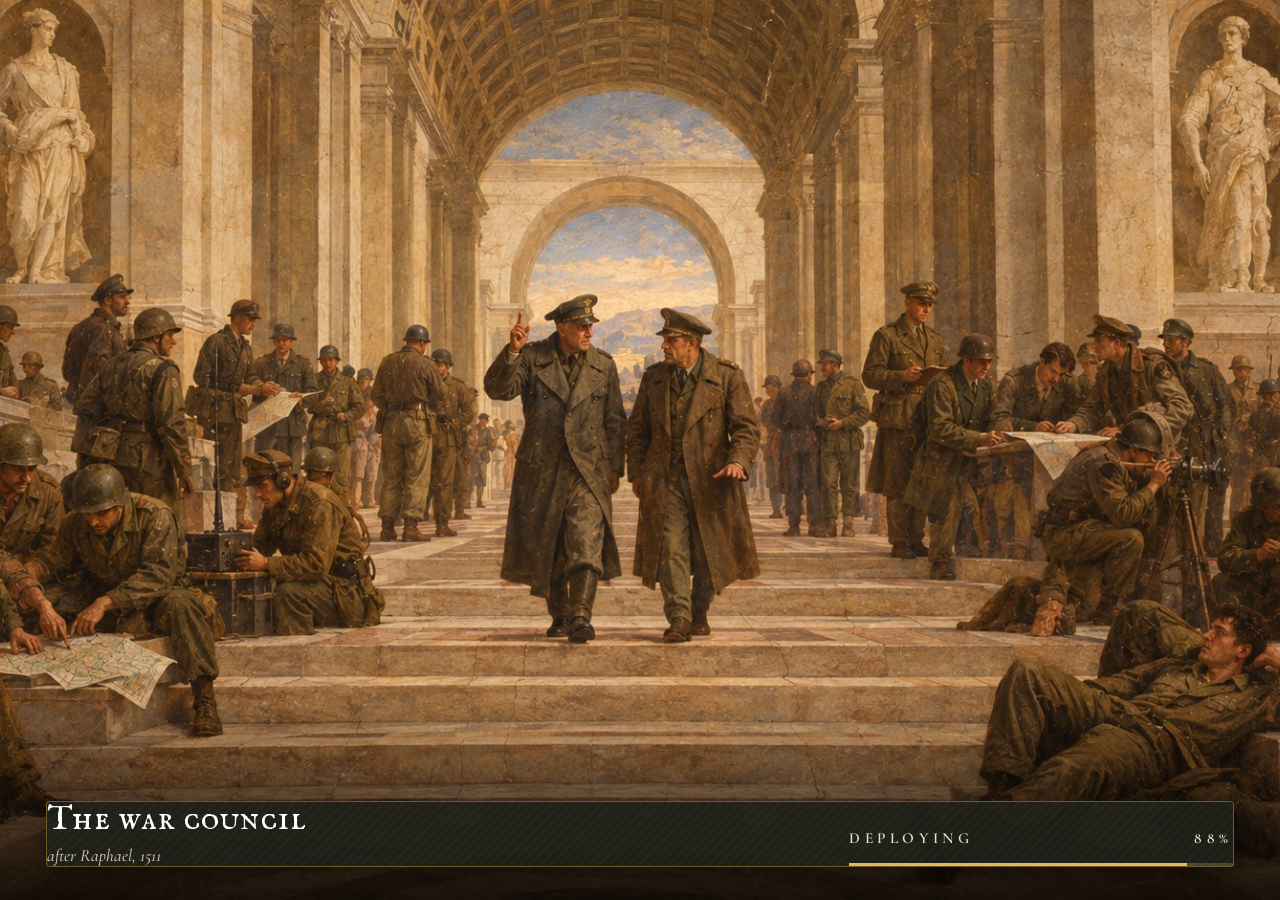
==== commit fc3f4c95: "0.5d: a smarter enemy (falls back to heal, garrisons, digs in, researches, raids supply lines); garr" ====
--- a/index.html
+++ b/index.html
@@ -58,7 +58,7 @@
   <h2>Controls</h2>
   <ul>
     <li><b>Select:</b> left click or drag a box. <b>Shift</b> adds to the selection. <b>Double click</b> selects all of that type on screen. <b>Ctrl+A</b> selects everyone on screen.</li>
-    <li><b>Right click</b> is the smart command: ground moves, an enemy attacks, your camp, mine, tapper or refinery puts them to work (a Truck hauls 40 a trip), your tower, Bunker or HQ garrisons it, your Truck is boarded, your unfinished line gets dug on. With a camp, mine, tapper, refinery or Depot selected, right click one of your Depots to make it the supply link.</li>
+    <li><b>Right click</b> is the smart command: ground moves, an enemy attacks, your camp, mine, tapper or refinery puts them to work (a Truck hauls 120 a trip), your tower, Bunker or HQ garrisons it, your Truck is boarded, your unfinished line gets dug on. With a camp, mine, tapper, refinery or Depot selected, right click one of your Depots to make it the supply link.</li>
     <li><b>Unit commands:</b> <b>F</b> attack-move (click an enemy or a point; mortars bombard the point), <b>R</b> defend position, <b>G</b> retreat towards base, <b>X</b> stop, <b>E</b> enter (click a camp, mine, tapper, refinery, Scout Tower, Bunker, the HQ or a Truck), <b>Q</b> unload selected Trucks, <b>K</b> fill a trench (Workers), <b>V</b> throw a grenade (Riflemen, after the research). After their research: <b>M</b> mortars fire smoke, <b>C</b> a soldier blows up a barricade, wire or bridge. <b>Hold Shift</b> to queue orders back to back.</li>
     <li>Suppressed units (yellow ring) ignore target orders and fire at the closest enemy. Snipers keep their orders, take half the stress and never panic. Retreating units shed stress twice as fast and are not slowed by it.</li>
     <li><b>B</b> opens the Build tab; while it is open a letter picks what to build: <b>L</b> Lumber Camp, <b>M</b> Mine, <b>Z</b> Rubber Tapper, <b>F</b> Refinery, <b>C</b> Barracks, <b>O</b> Ordnance Works, <b>K</b> Workshop, <b>G</b> Depot, <b>R</b> R&amp;D Lab, <b>T</b> Scout Tower, <b>U</b> Bunker, <b>P</b> Field Hospital. <b>Lines:</b> <b>Y</b> trench, <b>I</b> barricade, <b>J</b> barbed wire, <b>E</b> road, <b>V</b> bridge: hold the left button and drag; the selected soldiers dig defences (Workers build roads and bridges), or idle Workers within 300 m if none are selected. <b>N</b> research overview. <b>O</b> army overview (every unit by type and what it is doing; click a number to select those units). <b>I</b> selects the next idle Worker. <b>J</b> jumps to the latest "under attack" alert. <b>H</b> jump to headquarters. <b>Tab</b> cycles factories.</li>
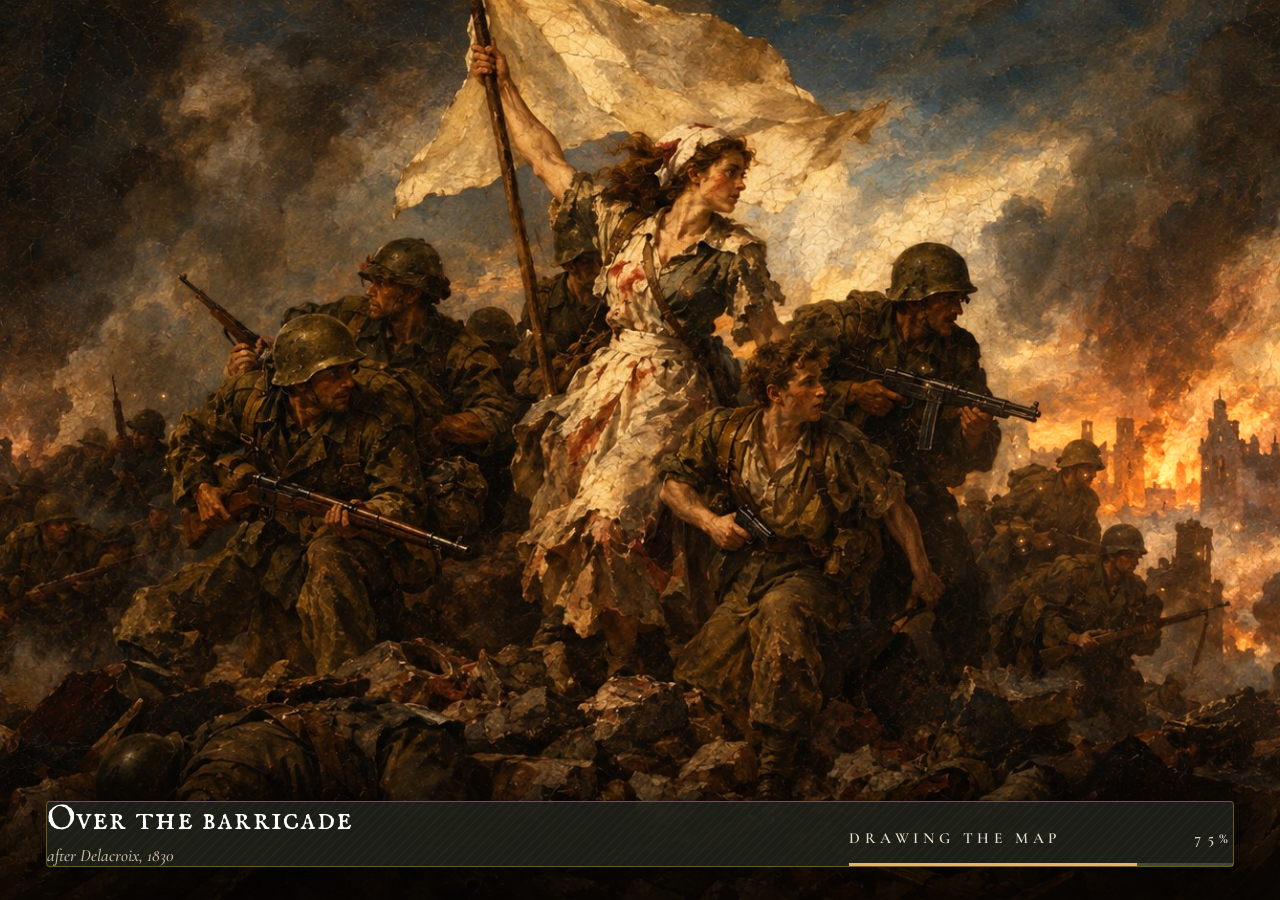
==== commit f8b32f9e: "0.6: weather and night (schedule, day/night, effects, sight rule, night reveal and spotter rule, fla" ====
--- a/index.html
+++ b/index.html
@@ -59,13 +59,14 @@
   <ul>
     <li><b>Select:</b> left click or drag a box. <b>Shift</b> adds to the selection. <b>Double click</b> selects all of that type on screen. <b>Ctrl+A</b> selects everyone on screen.</li>
     <li><b>Right click</b> is the smart command: ground moves, an enemy attacks, your camp, mine, tapper or refinery puts them to work (a Truck hauls 120 a trip), your tower, Bunker or HQ garrisons it, your Truck is boarded, your unfinished line gets dug on. With a camp, mine, tapper, refinery or Depot selected, right click one of your Depots to make it the supply link.</li>
-    <li><b>Unit commands:</b> <b>F</b> attack-move (click an enemy or a point; mortars bombard the point), <b>R</b> defend position, <b>G</b> retreat towards base, <b>X</b> stop, <b>E</b> enter (click a camp, mine, tapper, refinery, Scout Tower, Bunker, the HQ or a Truck), <b>Q</b> unload selected Trucks, <b>K</b> fill a trench (Workers), <b>V</b> throw a grenade (Riflemen, after the research). After their research: <b>M</b> mortars fire smoke, <b>C</b> a soldier blows up a barricade, wire or bridge. <b>Hold Shift</b> to queue orders back to back.</li>
+    <li><b>Unit commands:</b> <b>F</b> attack-move (click an enemy or a point; mortars bombard the point), <b>R</b> defend position, <b>G</b> retreat towards base, <b>X</b> stop, <b>E</b> enter (click a camp, mine, tapper, refinery, Scout Tower, Bunker, the HQ or a Truck), <b>Q</b> unload selected Trucks, <b>K</b> fill a trench (Workers), <b>V</b> throw a grenade (Riflemen, after the research). After their research: <b>M</b> mortars fire smoke, <b>L</b> mortars fire a flare, <b>C</b> a soldier blows up a barricade, wire or bridge. <b>Hold Shift</b> to queue orders back to back.</li>
     <li>Suppressed units (yellow ring) ignore target orders and fire at the closest enemy. Snipers keep their orders, take half the stress and never panic. Retreating units shed stress twice as fast and are not slowed by it.</li>
     <li><b>B</b> opens the Build tab; while it is open a letter picks what to build: <b>L</b> Lumber Camp, <b>M</b> Mine, <b>Z</b> Rubber Tapper, <b>F</b> Refinery, <b>C</b> Barracks, <b>O</b> Ordnance Works, <b>K</b> Workshop, <b>G</b> Depot, <b>R</b> R&amp;D Lab, <b>T</b> Scout Tower, <b>U</b> Bunker, <b>P</b> Field Hospital. <b>Lines:</b> <b>Y</b> trench, <b>I</b> barricade, <b>J</b> barbed wire, <b>E</b> road, <b>V</b> bridge: hold the left button and drag; the selected soldiers dig defences (Workers build roads and bridges), or idle Workers within 300 m if none are selected. <b>N</b> research overview. <b>O</b> army overview (every unit by type and what it is doing; click a number to select those units). <b>I</b> selects the next idle Worker. <b>J</b> jumps to the latest "under attack" alert. <b>H</b> jump to headquarters. <b>Tab</b> cycles factories.</li>
     <li>With a factory selected: <b>Z X C V</b> train the listed units (<b>Tab</b> shows the next four if there are more), <b>right click a unit in its list</b> to train it on repeat (again to stop), right click the map sets the rally point. With a tower selected: <b>T</b> upgrade. With a tower, Bunker or HQ selected: <b>Q</b> unload everyone. With a Truck selected, its panel shows fuel, passengers and Retrofit (next to a Workshop).</li>
     <li><b>Squadrons:</b> <b>Ctrl+1..9</b> with 2 to 12 soldiers selected forms squadron 1..9 (a soldier is in one squadron at a time); with nothing selected it clears it. <b>1..9</b> or a click on the squadron bar selects, press twice to centre the view. Orders to any member move the whole squadron in formation; <b>right-drag</b> sets the width and facing of its line. Right click a squad member with a factory selected to send new units to that squadron.</li>
     <li><b>Camera:</b> <b>W A S D</b>, arrow keys, screen edge, or hold the <b>middle mouse button</b> and drag. <b>Mouse wheel</b> zooms. Click or right click the minimap.</li>
     <li><b>Time:</b> <b>Space</b> pause, <b>,</b> slower, <b>.</b> faster. 1× is a calm pace; 2× is the original tempo.</li>
+    <li><b>Weather and night:</b> the line next to the clock shows the weather, the time of day and a forecast a minute ahead. At night everyone sees half as far, a soldier who fires is seen for 3 s, and mortars fire only at what your side can see (flares and searchlights help). Rain slows movement off-road and spoils aim, fog cuts vision, snow slows infantry and digging. Direct fire needs your side to see the target.</li>
     <li>High ground: more vision, more range and damage firing downhill. Ridges block sight and bullets. Steep slopes crawl or are impassable. Forests hide units and give cover. A Scout Tower adds height to whoever is inside.</li>
     <li><b>Esc</b> cancels a command or clears the selection.</li>
   </ul>
